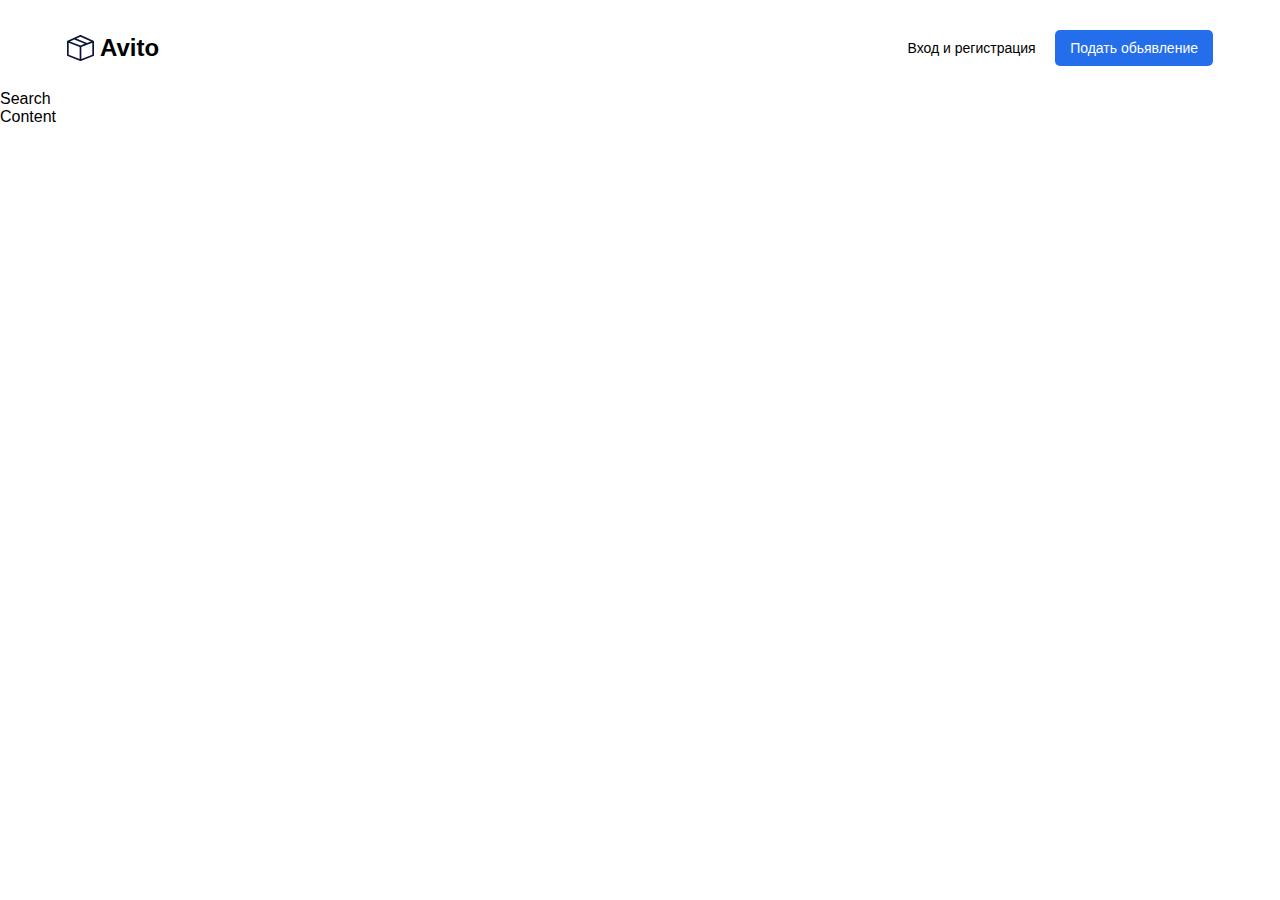
==== Avito/index.html @ fc8e69cb "верстка шапки" ====
<!DOCTYPE html>
<html lang="en">
<head>
    <meta charset="UTF-8">
    <meta name="viewport" content="width=device-width, initial-scale=1.0">
    <title>Avito</title>
    <link rel="stylesheet" href="style.css">
</head>
<body>
    <header class = "header">
        <div class="container">
            <div class="header_box">
                <div class="header_logo">
                    <img src="./styles/images/logo.svg" alt="logo">
                    <span>Avito</span>
                </div>
                <div class="header_controls">
                        <button class = "button button_registration">Вход и регистрация</button>
                        <button class = "button button_advertisement">Подать обьявление</button>
                </div>
                <div class="header_burger">
                    <img src="./styles/images/burger.svg" alt="burger">
                </div>
            </div>
        </div>
    </header>
    <div class="search">Search</div>
    <main>Content</main>
</body>
</html>
---- Avito/style.css ----
*{
    box-sizing: border-box;
}
body{
    margin: 0px;
    font-family: sans-serif;
}
.container{
    width: 100%;
    max-width: 1170px;
    margin: 0 auto;
    padding: 0 12px;
}
.header{
    padding-top: 30px;
    padding-bottom: 24px;
}
.header_box{
    display: flex;
    justify-content: space-between;
    align-items: center;
}
.header_logo{
    display: flex;
    justify-content: flex-start;
    align-items: center;
}
.header_logo span{
    line-height: 28px;
    font-size: 24px;
    font-weight: 700;
    margin-left: 6px;
}
.header_burger{
    width: 30px;
    height: 19px;
    display: none;
}
.button{
    line-height: 16px;
    font-size: 14px;
    font-weight: 400;
    padding: 10px 15px;
    border-radius: 5px;
    border:none;
    cursor: pointer;
}
.button_registration{
background-color: transparent;
}
.button_advertisement{
background-color: rgb(37, 110, 235);
color: white;
}

@media (max-width: 1200px){
    .container{
        max-width: 930px;
    }
}
@media (max-width: 991px){
    .container{
        max-width: 730px;
    }
}
@media (max-width: 786px){
    .container{
        max-width: 100%;
    }
    .header_burger{
        display: block;
    }
    .header_controls{
        display: none;
    }

}
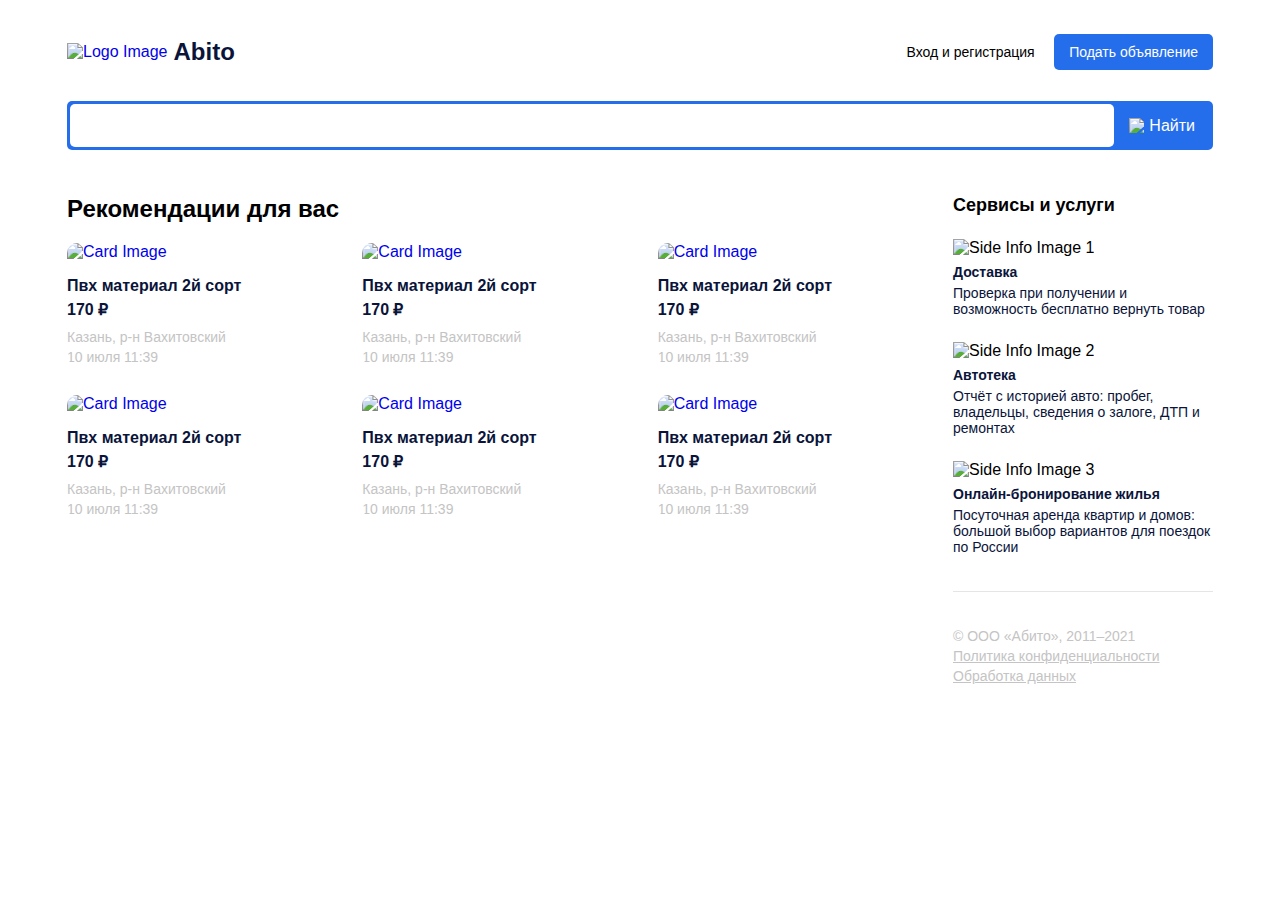
==== commit c3cfd022: "2 день" ====
--- a/Avito/index.html
+++ b/Avito/index.html
@@ -1,30 +1,201 @@
 <!DOCTYPE html>
 <html lang="en">
+
 <head>
-    <meta charset="UTF-8">
-    <meta name="viewport" content="width=device-width, initial-scale=1.0">
-    <title>Avito</title>
-    <link rel="stylesheet" href="style.css">
+   <meta charset="UTF-8">
+   <meta name="viewport" content="width=device-width, initial-scale=1.0">
+   <link rel="stylesheet" href="style.css">
+   <title>Abito</title>
 </head>
+
 <body>
-    <header class = "header">
-        <div class="container">
-            <div class="header_box">
-                <div class="header_logo">
-                    <img src="./styles/images/logo.svg" alt="logo">
-                    <span>Avito</span>
-                </div>
-                <div class="header_controls">
-                        <button class = "button button_registration">Вход и регистрация</button>
-                        <button class = "button button_advertisement">Подать обьявление</button>
-                </div>
-                <div class="header_burger">
-                    <img src="./styles/images/burger.svg" alt="burger">
-                </div>
-            </div>
-        </div>
-    </header>
-    <div class="search">Search</div>
-    <main>Content</main>
+   <header class="header">
+      <div class="container">
+         <div class="header-box">
+            <a href="./index.html" class="header-logo">
+               <img src="./image/logo.svg" alt="Logo Image">
+               <span>Abito</span>
+            </a>
+
+            <div class="header-control">
+               <button class="btn btn-outline">Вход и регистрация</button>
+               <button class="btn btn-primary">Подать объявление</button>
+            </div>
+
+            <div class="header-burger">
+               <img src="./image/burger.svg" alt="Burger Image">
+            </div>
+         </div>
+      </div>
+   </header>
+
+   <main>
+      <section class="search">
+         <div class="container">
+            <div class="search-box">
+               <input type="text">
+               <button class="btn btn-primary search-btn">
+                  <img src="./image/search.svg" alt="Search Icon" class="search-box__icon">
+                  <span class="search-box__text">Найти</span>
+               </button>
+            </div>
+         </div>
+      </section>
+
+      <section class="content">
+         <div class="container">
+            <div class="content-box">
+               <div class="content-main">
+                  <h2 class="content-main__title">
+                     Рекомендации для вас
+                  </h2>
+
+                  <div class="content-main__list">
+                     <a href="./product.html" class="content-main__list-item">
+                        <div class="content-main__list-item--img">
+                           <img src="./image/card_img.png" alt="Card Image">
+                        </div>
+
+                        <h5 class="content-main__list-item--title">
+                           Пвх материал 2й сорт
+                        </h5>
+
+                        <strong class="content-main__list-item--price">170 ₽</strong>
+
+                        <div class="content-main__list-item--desc-block">
+                           <span class="content-main__list-item--desc">Казань, р-н Вахитовский</span>
+                           <span class="content-main__list-item--desc">10 июля 11:39</span>
+                        </div>
+                     </a>
+
+                     <a href="./product.html" class="content-main__list-item">
+                        <div class="content-main__list-item--img">
+                           <img src="./image/card_img.png" alt="Card Image">
+                        </div>
+
+                        <h5 class="content-main__list-item--title">
+                           Пвх материал 2й сорт
+                        </h5>
+
+                        <strong class="content-main__list-item--price">170 ₽</strong>
+
+                        <div class="content-main__list-item--desc-block">
+                           <span class="content-main__list-item--desc">Казань, р-н Вахитовский</span>
+                           <span class="content-main__list-item--desc">10 июля 11:39</span>
+                        </div>
+                     </a>
+
+                     <a href="./product.html" class="content-main__list-item">
+                        <div class="content-main__list-item--img">
+                           <img src="./image/card_img.png" alt="Card Image">
+                        </div>
+
+                        <h5 class="content-main__list-item--title">
+                           Пвх материал 2й сорт
+                        </h5>
+
+                        <strong class="content-main__list-item--price">170 ₽</strong>
+
+                        <div class="content-main__list-item--desc-block">
+                           <span class="content-main__list-item--desc">Казань, р-н Вахитовский</span>
+                           <span class="content-main__list-item--desc">10 июля 11:39</span>
+                        </div>
+                     </a>
+
+                     <a href="./product.html" class="content-main__list-item">
+                        <div class="content-main__list-item--img">
+                           <img src="./image/card_img.png" alt="Card Image">
+                        </div>
+
+                        <h5 class="content-main__list-item--title">
+                           Пвх материал 2й сорт
+                        </h5>
+
+                        <strong class="content-main__list-item--price">170 ₽</strong>
+
+                        <div class="content-main__list-item--desc-block">
+                           <span class="content-main__list-item--desc">Казань, р-н Вахитовский</span>
+                           <span class="content-main__list-item--desc">10 июля 11:39</span>
+                        </div>
+                     </a>
+
+                     <a href="./product.html" class="content-main__list-item">
+                        <div class="content-main__list-item--img">
+                           <img src="./image/card_img.png" alt="Card Image">
+                        </div>
+
+                        <h5 class="content-main__list-item--title">
+                           Пвх материал 2й сорт
+                        </h5>
+
+                        <strong class="content-main__list-item--price">170 ₽</strong>
+
+                        <div class="content-main__list-item--desc-block">
+                           <span class="content-main__list-item--desc">Казань, р-н Вахитовский</span>
+                           <span class="content-main__list-item--desc">10 июля 11:39</span>
+                        </div>
+                     </a>
+
+                     <a href="./product.html" class="content-main__list-item">
+                        <div class="content-main__list-item--img">
+                           <img src="./image/card_img.png" alt="Card Image">
+                        </div>
+
+                        <h5 class="content-main__list-item--title">
+                           Пвх материал 2й сорт
+                        </h5>
+
+                        <strong class="content-main__list-item--price">170 ₽</strong>
+
+                        <div class="content-main__list-item--desc-block">
+                           <span class="content-main__list-item--desc">Казань, р-н Вахитовский</span>
+                           <span class="content-main__list-item--desc">10 июля 11:39</span>
+                        </div>
+                     </a>
+                  </div>
+               </div>
+
+               <div class="content-side">
+                  <h3 class="content-side__title">
+                     Сервисы и услуги
+                  </h3>
+
+                  <div class="content-side__box">
+                     <div class="content-side__list">
+                        <div class="content-side__list-item">
+                           <img src="./image/side_info_1.svg" alt="Side Info Image 1"
+                              class="content-side__list-item--img">
+                           <h5 class="content-side__list-item--title">Доставка</h5>
+                           <p class="content-side__list-item--text">Проверка при получении и возможность бесплатно
+                              вернуть товар</p>
+                        </div>
+                        <div class="content-side__list-item">
+                           <img src="./image/side_info_2.svg" alt="Side Info Image 2"
+                              class="content-side__list-item--img">
+                           <h5 class="content-side__list-item--title">Автотека</h5>
+                           <p class="content-side__list-item--text">Отчёт с историей авто: пробег, владельцы, сведения о
+                              залоге, ДТП и ремонтах</p>
+                        </div>
+                        <div class="content-side__list-item">
+                           <img src="./image/side_info_3.svg" alt="Side Info Image 3"
+                              class="content-side__list-item--img">
+                           <h5 class="content-side__list-item--title">Онлайн-бронирование жилья</h5>
+                           <p class="content-side__list-item--text">Посуточная аренда квартир и домов: большой выбор
+                              вариантов для поездок по России</p>
+                        </div>
+                     </div>
+
+                     <div class="content-side__footer">
+                        <p class="content-side__footer-item">© ООО «Абито», 2011–2021</p>
+                        <a href="#" class="content-side__footer-item">Политика конфиденциальности</a>
+                        <a href="#" class="content-side__footer-item">Обработка данных</a>
+                     </div>
+                  </div>
+               </div>
+            </div>
+         </div>
+      </section>
+   </main>
 </body>
+
 </html>--- a/Avito/style.css
+++ b/Avito/style.css
@@ -1,77 +1,349 @@
-*{
-    box-sizing: border-box;
-}
-body{
-    margin: 0px;
-    font-family: sans-serif;
-}
-.container{
-    width: 100%;
-    max-width: 1170px;
-    margin: 0 auto;
-    padding: 0 12px;
-}
-.header{
-    padding-top: 30px;
-    padding-bottom: 24px;
-}
-.header_box{
-    display: flex;
-    justify-content: space-between;
-    align-items: center;
-}
-.header_logo{
-    display: flex;
-    justify-content: flex-start;
-    align-items: center;
-}
-.header_logo span{
-    line-height: 28px;
-    font-size: 24px;
-    font-weight: 700;
-    margin-left: 6px;
-}
-.header_burger{
-    width: 30px;
-    height: 19px;
-    display: none;
-}
-.button{
-    line-height: 16px;
-    font-size: 14px;
-    font-weight: 400;
-    padding: 10px 15px;
-    border-radius: 5px;
-    border:none;
-    cursor: pointer;
-}
-.button_registration{
-background-color: transparent;
-}
-.button_advertisement{
-background-color: rgb(37, 110, 235);
-color: white;
-}
-
-@media (max-width: 1200px){
-    .container{
-        max-width: 930px;
-    }
-}
-@media (max-width: 991px){
-    .container{
-        max-width: 730px;
-    }
-}
-@media (max-width: 786px){
-    .container{
-        max-width: 100%;
-    }
-    .header_burger{
-        display: block;
-    }
-    .header_controls{
-        display: none;
-    }
-
+* {
+   box-sizing: border-box;
+}
+
+body {
+   margin: 0px;
+   font-family: sans-serif;
+}
+
+.container {
+   width: 100%;
+   max-width: 1170px;
+   margin: 0 auto;
+   padding: 0 12px;
+}
+
+.btn {
+   font-size: 14px;
+   line-height: 16px;
+   font-weight: 400;
+   padding: 10px 15px;
+   border-radius: 5px;
+   border: none;
+   cursor: pointer;
+}
+
+.btn-outline {
+   background-color: transparent;
+}
+
+.btn-primary {
+   background-color: #256EEB;
+   color: #fff;
+}
+
+.header {
+   padding-top: 34px;
+   padding-bottom: 31px;
+}
+
+.header-box {
+   display: flex;
+   justify-content: space-between;
+   align-items: center;
+}
+
+.header-logo {
+   /* width: 100%; */
+   display: flex;
+   justify-content: flex-start;
+   align-items: center;
+   text-decoration: none;
+}
+
+.header-logo span {
+   font-size: 24px;
+   line-height: 28px;
+   font-weight: 700;
+   margin-left: 6px;
+   color: rgb(10, 20, 58);
+}
+
+.header-burger {
+   width: 30px;
+   height: 19px;
+   display: none;
+}
+
+.search {
+   margin-bottom: 45px;
+}
+
+.search-box {
+   width: 100%;
+   border-radius: 5px;
+   background-color: rgb(37, 110, 235);
+   padding: 3px;
+   display: flex;
+   align-items: center;
+   justify-content: flex-start;
+}
+
+.search-box input {
+   flex-grow: 1;
+   padding: 14px 22px;
+   border-radius: 5px;
+   border: none;
+   outline: none;
+   min-width: 0;
+}
+
+.search-btn {
+   display: flex;
+   align-items: center;
+}
+
+.search-box .search-box__text {
+   margin-left: 5px;
+   font-size: 16px;
+   line-height: 19px;
+}
+
+.search-box .search-box__icon {
+   width: 15px;
+   height: 15px;
+}
+
+.content {
+   padding-bottom: 50px;
+}
+
+.content-box {
+   display: flex;
+   justify-content: space-between;
+   align-items: start;
+   gap: 30px;
+}
+
+.content-main {
+   flex-grow: 1;
+}
+
+.content-main__title {
+   font-size: 24px;
+   line-height: 28px;
+   margin-top: 0;
+   margin-bottom: 20px;
+}
+
+.content-main__list {
+   display: flex;
+   justify-content: space-between;
+   flex-wrap: wrap;
+   row-gap: 30px;
+}
+
+.content-main__list-item {
+   width: calc((100% - 60px) / 3);
+   display: flex;
+   flex-direction: column;
+   align-items: start;
+   border-radius: 10px;
+   overflow: hidden;
+   text-decoration: none;
+}
+
+.content-main__list-item:hover .content-main__list-item--title {
+   color: rgb(37, 110, 235);
+}
+
+.content-main__list-item--img {
+   width: 100%;
+   display: flex;
+}
+
+.content-main__list-item--img img {
+   width: 100%;
+}
+
+.content-main__list-item--title {
+   margin-top: 15px;
+   margin-bottom: 5px;
+   font-size: 16px;
+   line-height: 19px;
+   color: rgb(10, 20, 58);
+}
+
+.content-main__list-item--price {
+   font-size: 16px;
+   line-height: 19px;
+   margin-bottom: 10px;
+   color: rgb(10, 20, 58);
+}
+
+.content-main__list-item--desc {
+   font-size: 14px;
+   line-height: 16px;
+   color: rgb(196, 196, 196);
+}
+
+.content-main__list-item--desc-block {
+   display: flex;
+   flex-direction: column;
+   gap: 4px;
+}
+
+.content-side {
+   width: 260px;
+   /* min-width: 260px; */
+   flex-shrink: 0;
+}
+
+.content-side__title {
+   font-size: 18px;
+   line-height: 21px;
+   margin-top: 0;
+   margin-bottom: 23px;
+}
+
+.content-side__list {
+   display: flex;
+   flex-direction: column;
+   justify-content: space-between;
+   height: 100%;
+   gap: 25px;
+   border-bottom: 1px solid rgb(229, 229, 229);
+   padding-bottom: 36px;
+   margin-bottom: 36px;
+}
+
+.content-side__list-item {
+   display: flex;
+   flex-direction: column;
+   align-items: flex-start;
+}
+
+.content-side__list-item--title {
+   font-size: 14px;
+   line-height: 16px;
+   font-weight: 700;
+   margin-top: 7px;
+   margin-bottom: 5px;
+   color: rgb(10, 20, 58);
+}
+
+.content-side__list-item--text {
+   font-size: 14px;
+   line-height: 16px;
+   font-weight: 400;
+   margin: 0;
+   color: rgb(10, 20, 58);
+}
+
+.content-side__footer {
+   display: flex;
+   flex-direction: column;
+   gap: 4px;
+}
+
+.content-side__footer-item {
+   color: rgb(196, 196, 196);
+   margin: 0;
+   font-size: 14px;
+   line-height: 16px;
+}
+
+.content-product {
+   display: flex;
+   gap: 30px;
+   flex-grow: 1;
+}
+
+.content-product__left {
+   flex-basis: 55%;
+}
+
+.content-product__right {
+   flex-basis: 45%;
+}
+
+.content-product__title,
+.content-product__price {
+   font-size: 24px;
+   line-height: 28px;
+   margin-top: 0;
+   margin-bottom: 20px;
+}
+
+.content-product__img {
+   width: 100%;
+}
+
+.content-product__text {
+   font-size: 14px;
+   line-height: 140%;
+   color: rgb(10, 20, 58);
+   margin: 0;
+}
+
+.btn-large {
+   padding: 19px 71px;
+}
+
+@media (max-width: 1200px) {
+   .container {
+      max-width: 930px;
+   }
+
+   .content-main__list-item {
+      width: calc((100% - 30px) / 2);
+   }
+}
+
+
+@media (max-width: 991px) {
+   .container {
+      max-width: 730px;
+   }
+
+   .content-box {
+      flex-direction: column;
+   }
+
+   .content-main {
+      width: 100%;
+   }
+
+   .content-side {
+      width: 100%;
+   }
+
+   .content-product {
+      display: flex;
+      flex-direction: column;
+      width: 100%;
+   }
+
+   .content-product__left {
+      flex-basis: 100%;
+   }
+
+   .content-product__right {
+      flex-basis: 100%;
+   }
+}
+
+@media (max-width: 768px) {
+   .container {
+      max-width: 100%;
+   }
+
+   .header-burger {
+      display: block;
+   }
+
+   .header-control {
+      display: none;
+   }
+
+   .search-box .search-box__text {
+      display: none;
+   }
+}
+
+@media (max-width: 480px) {
+   .content-main__list-item {
+      width: 100%;
+   }
 }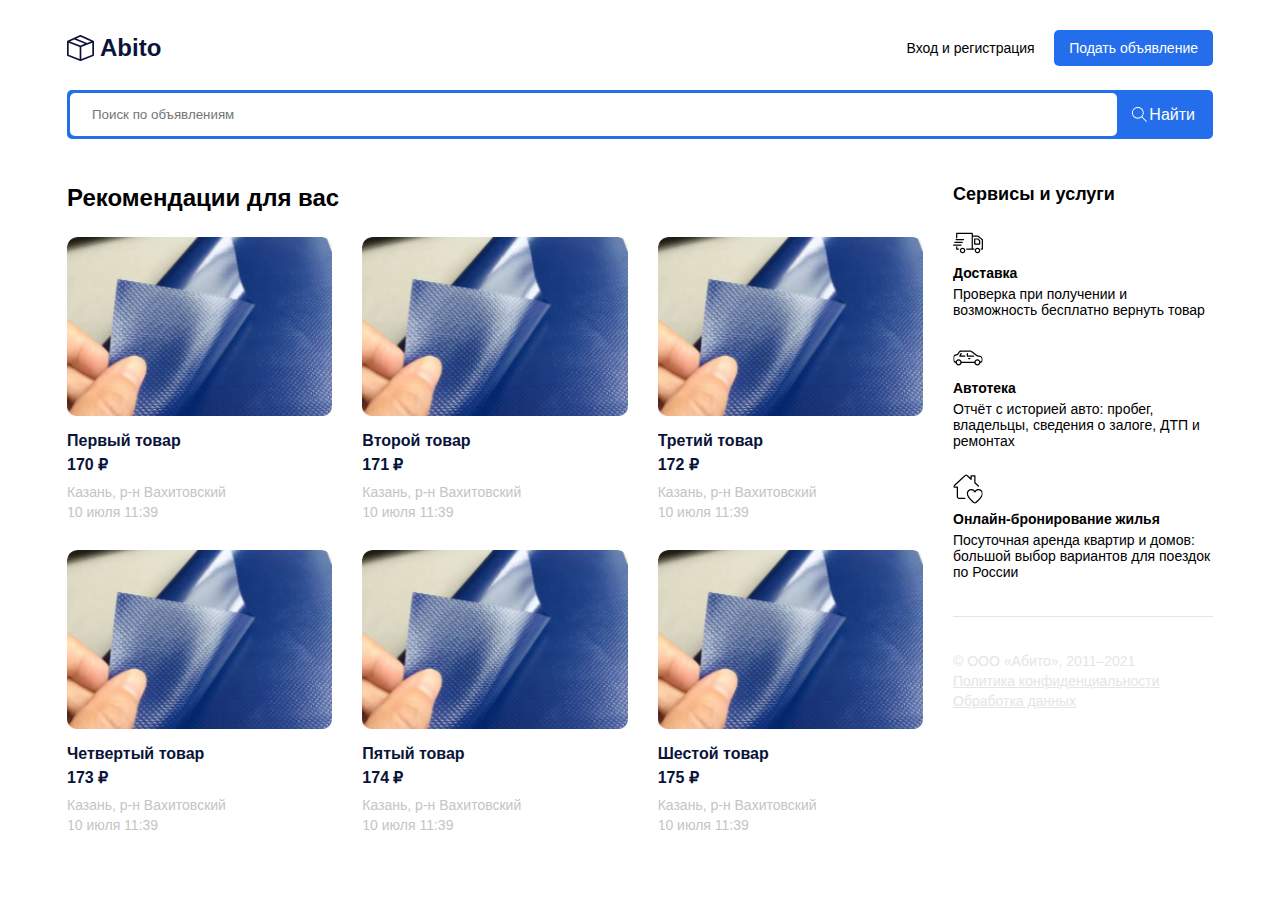
==== commit 28af6498: "3day" ====
--- a/Avito/index.html
+++ b/Avito/index.html
@@ -2,200 +2,91 @@
 <html lang="en">
 
 <head>
-   <meta charset="UTF-8">
-   <meta name="viewport" content="width=device-width, initial-scale=1.0">
-   <link rel="stylesheet" href="style.css">
-   <title>Abito</title>
+    <meta charset="UTF-8">
+    <meta name="viewport" content="width=device-width, initial-scale=1.0">
+    <title>Abito</title>
+    <link rel="stylesheet" href="./style.css">
+    <script src="./script.js" defer></script>
 </head>
 
 <body>
-   <header class="header">
-      <div class="container">
-         <div class="header-box">
-            <a href="./index.html" class="header-logo">
-               <img src="./image/logo.svg" alt="Logo Image">
-               <span>Abito</span>
-            </a>
+    <header class="header">
+        <div class="container">
+            <div class="header-box">
+                <a href="/index.html" class="header-logo">
+                    <img src="./image/logo.svg" alt="logo">
+                    <span>Abito</span>
+                </a>
+                <div class="header-controls">
+                    <button class="btn btn-outline">Вход и регистрация</button>
+                    <button class="btn btn-primary">Подать объявление</button>
+                </div>
+                <div class="header-burger">
+                    <img src="./image/burger.svg" alt="burger">
+                </div>
+            </div>
+        </div>
+    </header>
+    <main>
+        <section class="search">
+            <div class="container">
+                <div class="search-box">
+                    <input type="text" placeholder="Поиск по объявлениям">
+                    <button class="btn btn-primary search-btn">
+                        <img src="./image/search.svg" alt="search" class="search-btn__icon">
+                        <span class="search-btn__text">Найти</span>
+                    </button>
+                </div>
+            </div>
+        </section>
+        <section class="content">
+            <div class="container">
+                <div class="content-box">
+                    <div class="content-main">
+                        <h2 class="content-main__title">Рекомендации для вас</h2>
 
-            <div class="header-control">
-               <button class="btn btn-outline">Вход и регистрация</button>
-               <button class="btn btn-primary">Подать объявление</button>
+                        <div class="content-main__list">
+                        </div>
+                    </div>
+                    <div class="content-side">
+                        <h3 class="content-side__title">Сервисы и услуги</h3>
+                        <div class="content-side__box">
+                            <div class="content-side__list">
+                                <div class="content-side__list-item">
+                                    <img class="content-side__list-item--img" src="./image/side-info-1.svg" alt="side-info">
+                                    <h5 class="content-side__list-item--title">Доставка</h5>
+                                    <p class="content-side__list-item--text">Проверка при получении и возможность бесплатно вернуть товар</p>
+                                </div>
+
+                                <div class="content-side__list-item">
+                                    <img class="content-side__list-item--img" src="./image/side-info-2.svg" alt="side-info">
+                                    <h5 class="content-side__list-item--title">Автотека</h5>
+                                    <p class="content-side__list-item--text">Отчёт с историей авто: пробег, владельцы, сведения о залоге, ДТП и ремонтах</p>
+                                </div>
+
+                                <div class="content-side__list-item">
+                                    <img class="content-side__list-item--img" src="./image/side-info-3.svg" alt="side-info">
+                                    <h5 class="content-side__list-item--title">Онлайн-бронирование жилья</h5>
+                                    <p class="content-side__list-item--text">Посуточная аренда квартир и домов: большой выбор вариантов для поездок по России</p>
+                                </div>
+                            </div>
+                            
+                            <div class="content-side__footer">
+                                <p class="content-side__footer--item">
+                                    © ООО «Абито», 2011–2021
+                                </p>
+                                <a href="#" class="content-side__footer--item">
+                                    Политика конфиденциальности
+                                </a>
+                                <a href="#" class="content-side__footer--item">
+                                    Обработка данных
+                                </a>
+                            </div>
+                        </div>
+                    </div>
+                </div>
             </div>
-
-            <div class="header-burger">
-               <img src="./image/burger.svg" alt="Burger Image">
-            </div>
-         </div>
-      </div>
-   </header>
-
-   <main>
-      <section class="search">
-         <div class="container">
-            <div class="search-box">
-               <input type="text">
-               <button class="btn btn-primary search-btn">
-                  <img src="./image/search.svg" alt="Search Icon" class="search-box__icon">
-                  <span class="search-box__text">Найти</span>
-               </button>
-            </div>
-         </div>
-      </section>
-
-      <section class="content">
-         <div class="container">
-            <div class="content-box">
-               <div class="content-main">
-                  <h2 class="content-main__title">
-                     Рекомендации для вас
-                  </h2>
-
-                  <div class="content-main__list">
-                     <a href="./product.html" class="content-main__list-item">
-                        <div class="content-main__list-item--img">
-                           <img src="./image/card_img.png" alt="Card Image">
-                        </div>
-
-                        <h5 class="content-main__list-item--title">
-                           Пвх материал 2й сорт
-                        </h5>
-
-                        <strong class="content-main__list-item--price">170 ₽</strong>
-
-                        <div class="content-main__list-item--desc-block">
-                           <span class="content-main__list-item--desc">Казань, р-н Вахитовский</span>
-                           <span class="content-main__list-item--desc">10 июля 11:39</span>
-                        </div>
-                     </a>
-
-                     <a href="./product.html" class="content-main__list-item">
-                        <div class="content-main__list-item--img">
-                           <img src="./image/card_img.png" alt="Card Image">
-                        </div>
-
-                        <h5 class="content-main__list-item--title">
-                           Пвх материал 2й сорт
-                        </h5>
-
-                        <strong class="content-main__list-item--price">170 ₽</strong>
-
-                        <div class="content-main__list-item--desc-block">
-                           <span class="content-main__list-item--desc">Казань, р-н Вахитовский</span>
-                           <span class="content-main__list-item--desc">10 июля 11:39</span>
-                        </div>
-                     </a>
-
-                     <a href="./product.html" class="content-main__list-item">
-                        <div class="content-main__list-item--img">
-                           <img src="./image/card_img.png" alt="Card Image">
-                        </div>
-
-                        <h5 class="content-main__list-item--title">
-                           Пвх материал 2й сорт
-                        </h5>
-
-                        <strong class="content-main__list-item--price">170 ₽</strong>
-
-                        <div class="content-main__list-item--desc-block">
-                           <span class="content-main__list-item--desc">Казань, р-н Вахитовский</span>
-                           <span class="content-main__list-item--desc">10 июля 11:39</span>
-                        </div>
-                     </a>
-
-                     <a href="./product.html" class="content-main__list-item">
-                        <div class="content-main__list-item--img">
-                           <img src="./image/card_img.png" alt="Card Image">
-                        </div>
-
-                        <h5 class="content-main__list-item--title">
-                           Пвх материал 2й сорт
-                        </h5>
-
-                        <strong class="content-main__list-item--price">170 ₽</strong>
-
-                        <div class="content-main__list-item--desc-block">
-                           <span class="content-main__list-item--desc">Казань, р-н Вахитовский</span>
-                           <span class="content-main__list-item--desc">10 июля 11:39</span>
-                        </div>
-                     </a>
-
-                     <a href="./product.html" class="content-main__list-item">
-                        <div class="content-main__list-item--img">
-                           <img src="./image/card_img.png" alt="Card Image">
-                        </div>
-
-                        <h5 class="content-main__list-item--title">
-                           Пвх материал 2й сорт
-                        </h5>
-
-                        <strong class="content-main__list-item--price">170 ₽</strong>
-
-                        <div class="content-main__list-item--desc-block">
-                           <span class="content-main__list-item--desc">Казань, р-н Вахитовский</span>
-                           <span class="content-main__list-item--desc">10 июля 11:39</span>
-                        </div>
-                     </a>
-
-                     <a href="./product.html" class="content-main__list-item">
-                        <div class="content-main__list-item--img">
-                           <img src="./image/card_img.png" alt="Card Image">
-                        </div>
-
-                        <h5 class="content-main__list-item--title">
-                           Пвх материал 2й сорт
-                        </h5>
-
-                        <strong class="content-main__list-item--price">170 ₽</strong>
-
-                        <div class="content-main__list-item--desc-block">
-                           <span class="content-main__list-item--desc">Казань, р-н Вахитовский</span>
-                           <span class="content-main__list-item--desc">10 июля 11:39</span>
-                        </div>
-                     </a>
-                  </div>
-               </div>
-
-               <div class="content-side">
-                  <h3 class="content-side__title">
-                     Сервисы и услуги
-                  </h3>
-
-                  <div class="content-side__box">
-                     <div class="content-side__list">
-                        <div class="content-side__list-item">
-                           <img src="./image/side_info_1.svg" alt="Side Info Image 1"
-                              class="content-side__list-item--img">
-                           <h5 class="content-side__list-item--title">Доставка</h5>
-                           <p class="content-side__list-item--text">Проверка при получении и возможность бесплатно
-                              вернуть товар</p>
-                        </div>
-                        <div class="content-side__list-item">
-                           <img src="./image/side_info_2.svg" alt="Side Info Image 2"
-                              class="content-side__list-item--img">
-                           <h5 class="content-side__list-item--title">Автотека</h5>
-                           <p class="content-side__list-item--text">Отчёт с историей авто: пробег, владельцы, сведения о
-                              залоге, ДТП и ремонтах</p>
-                        </div>
-                        <div class="content-side__list-item">
-                           <img src="./image/side_info_3.svg" alt="Side Info Image 3"
-                              class="content-side__list-item--img">
-                           <h5 class="content-side__list-item--title">Онлайн-бронирование жилья</h5>
-                           <p class="content-side__list-item--text">Посуточная аренда квартир и домов: большой выбор
-                              вариантов для поездок по России</p>
-                        </div>
-                     </div>
-
-                     <div class="content-side__footer">
-                        <p class="content-side__footer-item">© ООО «Абито», 2011–2021</p>
-                        <a href="#" class="content-side__footer-item">Политика конфиденциальности</a>
-                        <a href="#" class="content-side__footer-item">Обработка данных</a>
-                     </div>
-                  </div>
-               </div>
-            </div>
-         </div>
-      </section>
-   </main>
+        </section>
+    </main>
 </body>
-
 </html>--- a/Avito/style.css
+++ b/Avito/style.css
@@ -1,349 +1,345 @@
 * {
-   box-sizing: border-box;
+    box-sizing: border-box;
 }
 
 body {
-   margin: 0px;
-   font-family: sans-serif;
+    margin: 0px;
+    font-family: sans-serif;
+}
+
+.search-div {
+    color: red;
 }
 
 .container {
-   width: 100%;
-   max-width: 1170px;
-   margin: 0 auto;
-   padding: 0 12px;
+    width: 100%;
+    max-width: 1170px;
+    margin: 0 auto;
+    padding: 0 12px;
+}
+
+.header {
+    padding-top: 30px;
+    padding-bottom: 24px;
+}
+
+.header-box {
+    display: flex;
+    justify-content: space-between;
+    align-items: center;
+}
+
+.header-logo {
+    display: flex;
+    justify-content: flex-start;
+    align-items: center;
+    text-decoration: none;
+}
+
+.header-logo span {
+    line-height: 28px;
+    font-size: 24px;
+    font-weight: bold;
+    margin-left: 6px;
+    color: rgb(10, 20, 58);
+}
+
+.header-burger {
+    width: 30px;
+    height: 19px;
+    display: none;
 }
 
 .btn {
-   font-size: 14px;
-   line-height: 16px;
-   font-weight: 400;
-   padding: 10px 15px;
-   border-radius: 5px;
-   border: none;
-   cursor: pointer;
+    font-size: 14px;
+    font-weight: 400;
+    line-height: 16px;
+    padding: 10px 15px;
+    border-radius: 5px;
+    border: none;
+    cursor: pointer;
+    background-color: rgb(37, 110, 235);
+    
 }
 
 .btn-outline {
-   background-color: transparent;
+    background-color: transparent;
 }
 
 .btn-primary {
-   background-color: #256EEB;
-   color: #fff;
-}
-
-.header {
-   padding-top: 34px;
-   padding-bottom: 31px;
-}
-
-.header-box {
-   display: flex;
-   justify-content: space-between;
-   align-items: center;
-}
-
-.header-logo {
-   /* width: 100%; */
-   display: flex;
-   justify-content: flex-start;
-   align-items: center;
-   text-decoration: none;
-}
-
-.header-logo span {
-   font-size: 24px;
-   line-height: 28px;
-   font-weight: 700;
-   margin-left: 6px;
-   color: rgb(10, 20, 58);
-}
-
-.header-burger {
-   width: 30px;
-   height: 19px;
-   display: none;
+    color: white;
 }
 
 .search {
-   margin-bottom: 45px;
+    margin-bottom: 45px;
 }
 
 .search-box {
-   width: 100%;
-   border-radius: 5px;
-   background-color: rgb(37, 110, 235);
-   padding: 3px;
-   display: flex;
-   align-items: center;
-   justify-content: flex-start;
+    width: 100%;
+    border-radius: 5px;
+    background-color: rgb(37, 110, 235);
+    padding: 3px;
+    display: flex;
+    align-items: center;
+    justify-content: flex-start;
 }
 
 .search-box input {
-   flex-grow: 1;
-   padding: 14px 22px;
-   border-radius: 5px;
-   border: none;
-   outline: none;
-   min-width: 0;
+    flex-grow: 1;
+    padding: 14px 22px;
+    border-radius: 5px;
+    outline: none;
+    border: none;
+    min-width: 0;
 }
 
 .search-btn {
-   display: flex;
-   align-items: center;
-}
-
-.search-box .search-box__text {
-   margin-left: 5px;
-   font-size: 16px;
-   line-height: 19px;
-}
-
-.search-box .search-box__icon {
-   width: 15px;
-   height: 15px;
+    display: flex;
+    align-items: center;
+}
+
+.search-btn__icon {
+    width: 15px;
+    height: 15px;
+}
+
+.search-btn__text {
+    margin-left: 2px;
+    font-size: 16px;
+    line-height: 16px;
 }
 
 .content {
-   padding-bottom: 50px;
+    padding-bottom: 50px;
 }
 
 .content-box {
-   display: flex;
-   justify-content: space-between;
-   align-items: start;
-   gap: 30px;
+    display: flex;
+    justify-content: space-between;
+    align-items: flex-start;
+    gap: 30px;
 }
 
 .content-main {
-   flex-grow: 1;
-}
-
-.content-main__title {
-   font-size: 24px;
-   line-height: 28px;
-   margin-top: 0;
-   margin-bottom: 20px;
+    flex-grow: 1;
+}
+
+.content-side {
+    width: 260px;
+    min-width: 260PX;
+}
+
+.content-main__title, .content-product__title, .content-product__price {
+    font-size: 24px;
+    line-height: 28px;
+    margin-top: 0;
+    margin-bottom: 25px;
 }
 
 .content-main__list {
-   display: flex;
-   justify-content: space-between;
-   flex-wrap: wrap;
-   row-gap: 30px;
+    display: flex;
+    row-gap: 30px;
+    justify-content: space-between;
+    flex-wrap: wrap;
 }
 
 .content-main__list-item {
-   width: calc((100% - 60px) / 3);
-   display: flex;
-   flex-direction: column;
-   align-items: start;
-   border-radius: 10px;
-   overflow: hidden;
-   text-decoration: none;
+    width: calc((100% - 60px) / 3);
+    display: flex;
+    flex-direction: column;
+    align-items: flex-start;
+    border-radius: 10px;
+    overflow: hidden;
+    text-decoration: none;
+}
+
+.content-main__list-item--img {
+    display: flex;
+    width: 100%;
+}
+
+.content-main__list-item--img img {
+    width: 100%;
+}
+
+.content-main__list-item--title {
+    margin-top: 15px;
+    margin-bottom: 5px;
+    font-size: 16px;
+    line-height: 19px;
+    color: rgb(10, 20, 58);
 }
 
 .content-main__list-item:hover .content-main__list-item--title {
-   color: rgb(37, 110, 235);
-}
-
-.content-main__list-item--img {
-   width: 100%;
-   display: flex;
-}
-
-.content-main__list-item--img img {
-   width: 100%;
-}
-
-.content-main__list-item--title {
-   margin-top: 15px;
-   margin-bottom: 5px;
-   font-size: 16px;
-   line-height: 19px;
-   color: rgb(10, 20, 58);
+    color: rgb(37, 110, 235);
 }
 
 .content-main__list-item--price {
-   font-size: 16px;
-   line-height: 19px;
-   margin-bottom: 10px;
-   color: rgb(10, 20, 58);
+    margin-bottom: 10px;
+    font-size: 16px;
+    line-height: 19px;
+    color: rgb(10, 20, 58);
 }
 
 .content-main__list-item--desc {
-   font-size: 14px;
-   line-height: 16px;
-   color: rgb(196, 196, 196);
-}
-
-.content-main__list-item--desc-block {
-   display: flex;
-   flex-direction: column;
-   gap: 4px;
-}
-
-.content-side {
-   width: 260px;
-   /* min-width: 260px; */
-   flex-shrink: 0;
+    font-size: 14px;
+    line-height: 16px;
+    color: rgb(196, 196, 196);
+}
+
+.content-main__list-item--desc-box {
+    display: flex;
+    flex-direction: column;
+    row-gap: 4px;
 }
 
 .content-side__title {
-   font-size: 18px;
-   line-height: 21px;
-   margin-top: 0;
-   margin-bottom: 23px;
+    font-size: 18px;
+    line-height: 21px;
+    margin-top: 0;
+    margin-bottom: 23px;
 }
 
 .content-side__list {
-   display: flex;
-   flex-direction: column;
-   justify-content: space-between;
-   height: 100%;
-   gap: 25px;
-   border-bottom: 1px solid rgb(229, 229, 229);
-   padding-bottom: 36px;
-   margin-bottom: 36px;
+    display: flex;
+    flex-direction: column;
+    align-items: flex-start;
+    height: 100%;
+    gap: 25px;
+    border-bottom: 1px solid rgb(229, 229, 229);
+    padding-bottom: 36px;
+    margin-bottom: 36px;
 }
 
 .content-side__list-item {
-   display: flex;
-   flex-direction: column;
-   align-items: flex-start;
+    display: flex;
+    flex-direction: column;
+    align-items: flex-start;
+    
 }
 
 .content-side__list-item--title {
-   font-size: 14px;
-   line-height: 16px;
-   font-weight: 700;
-   margin-top: 7px;
-   margin-bottom: 5px;
-   color: rgb(10, 20, 58);
+    margin-top: 7px;
+    margin-bottom: 5px;
+    font-size: 14px;
+    line-height: 16px;
 }
 
 .content-side__list-item--text {
-   font-size: 14px;
-   line-height: 16px;
-   font-weight: 400;
-   margin: 0;
-   color: rgb(10, 20, 58);
+    font-size: 14px;
+    line-height: 16px;
+    margin: 0;
+}
+
+.content-side__list-item--img {
+    width: 30px;
+    height: 30px;
 }
 
 .content-side__footer {
-   display: flex;
-   flex-direction: column;
-   gap: 4px;
-}
-
-.content-side__footer-item {
-   color: rgb(196, 196, 196);
-   margin: 0;
-   font-size: 14px;
-   line-height: 16px;
+    display: flex;
+    flex-direction: column;
+    gap: 4px;
+}
+
+.content-side__footer--item {
+    color: rgb(229, 229, 229);
+    margin: 0;
+    font-size: 14px;
+    line-height: 16px;
 }
 
 .content-product {
-   display: flex;
-   gap: 30px;
-   flex-grow: 1;
+    display: flex;
+    flex-grow: 1;
+    width: 100%;
+    gap: 30px;
 }
 
 .content-product__left {
-   flex-basis: 55%;
+    flex-basis: 50%;
 }
 
 .content-product__right {
-   flex-basis: 45%;
-}
-
-.content-product__title,
-.content-product__price {
-   font-size: 24px;
-   line-height: 28px;
-   margin-top: 0;
-   margin-bottom: 20px;
+    flex-basis: 50%;
+}
+
+.btn-large {
+    padding: 19px 71.5px;
 }
 
 .content-product__img {
-   width: 100%;
+    width: 100%;
 }
 
 .content-product__text {
-   font-size: 14px;
-   line-height: 140%;
-   color: rgb(10, 20, 58);
-   margin: 0;
-}
-
-.btn-large {
-   padding: 19px 71px;
+    font-size: 14px;
+    line-height: 20px;
 }
 
 @media (max-width: 1200px) {
-   .container {
-      max-width: 930px;
-   }
-
-   .content-main__list-item {
-      width: calc((100% - 30px) / 2);
-   }
-}
-
+    .container {
+        max-width: 930px;
+    }
+
+    .content-main__list-item {
+        width: calc((100% - 30px) / 2);
+    }
+}
 
 @media (max-width: 991px) {
-   .container {
-      max-width: 730px;
-   }
-
-   .content-box {
-      flex-direction: column;
-   }
-
-   .content-main {
-      width: 100%;
-   }
-
-   .content-side {
-      width: 100%;
-   }
-
-   .content-product {
-      display: flex;
-      flex-direction: column;
-      width: 100%;
-   }
-
-   .content-product__left {
-      flex-basis: 100%;
-   }
-
-   .content-product__right {
-      flex-basis: 100%;
-   }
-}
-
-@media (max-width: 768px) {
-   .container {
-      max-width: 100%;
-   }
-
-   .header-burger {
-      display: block;
-   }
-
-   .header-control {
-      display: none;
-   }
-
-   .search-box .search-box__text {
-      display: none;
-   }
+    .container {
+        max-width: 730px;
+    }
+    
+    .content-box {
+        flex-direction: column;
+    }
+
+    .content-main {
+        width: 100%;
+    }
+
+    .content-side {
+        width: 100%;
+        min-width: none;
+    }
+
+    .content-product {
+        flex-direction: column;
+    }
+
+    .content-product__left {
+        flex-basis: 100%;
+        width: 100%;
+    }
+    
+    .content-product__right {
+        flex-basis: 100%;
+        width: 100%;
+    }
+}
+
+@media (max-width: 786px) {
+    .container {
+        max-width: 100%;
+    }
+
+    .header-burger {
+        display: block;
+    }
+
+    .header-controls {
+        display: none;
+    }
+
+    .search-btn__text {
+        display: none;
+    }
 }
 
 @media (max-width: 480px) {
-   .content-main__list-item {
-      width: 100%;
-   }
+    .content-main__list-item {
+        width: 100%;
+    }
 }